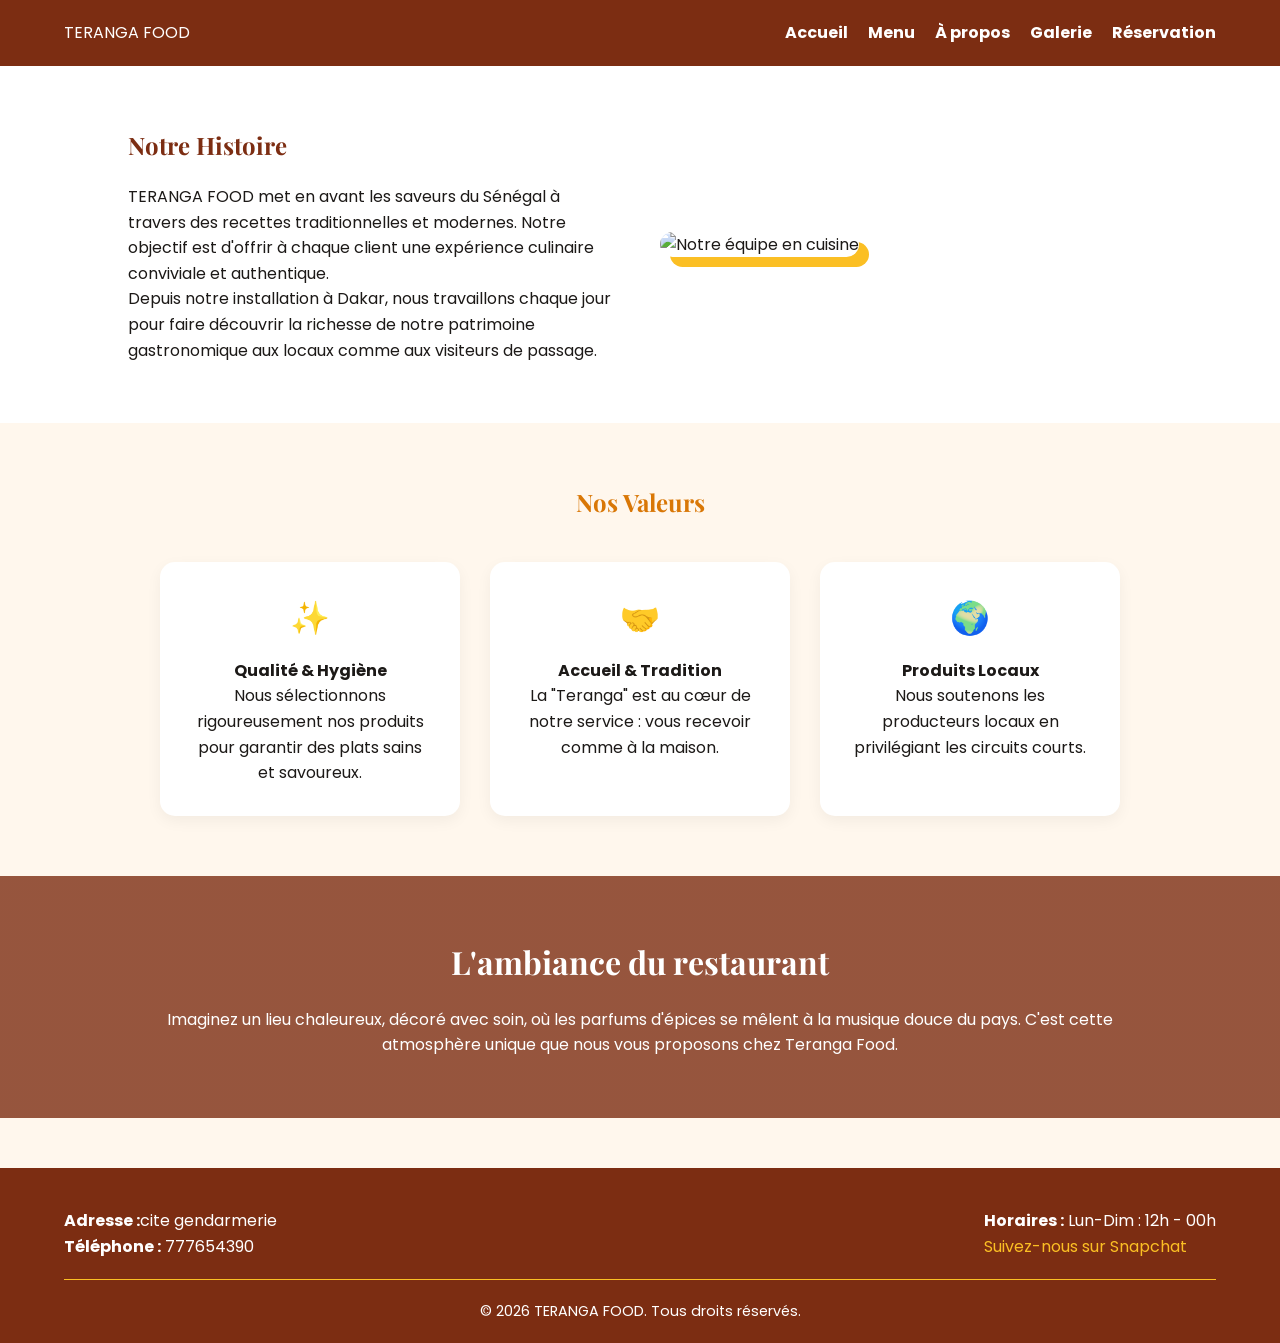
==== about.html @ 9bab20cd "hg" ====
<!DOCTYPE html>
<html lang="fr">
<head>
    <meta charset="UTF-8">
    <meta name="viewport" content="width=device-width, initial-scale=1.0">
    <title>À propos - Teranga Food</title>
    <link rel="stylesheet" href="style.css">
    <link href="https://fonts.googleapis.com/css2?family=Playfair+Display:wght@700&family=Poppins:wght@300;400;600&display=swap" rel="stylesheet">
</head>
<body>

    <nav class="a">
        <div class="b">TERANGA FOOD</div>
        <ul class="c">
            <li><a href="index.html">Accueil</a></li>
            <li><a href="menu.html">Menu</a></li>
            <li><a href="about.html">À propos</a></li>
            <li><a href="galerie.html">Galerie</a></li>
            <li><a href="reservation.html">Réservation</a></li>
        </ul>
    </nav>

    <section class="aa">
        <div class="bb">
            <h1>Notre Histoire</h1>
            <p>TERANGA FOOD met en avant les saveurs du Sénégal à travers des recettes traditionnelles et modernes. Notre objectif est d'offrir à chaque client une expérience culinaire conviviale et authentique.</p>
            <p>Depuis notre installation à Dakar, nous travaillons chaque jour pour faire découvrir la richesse de notre patrimoine gastronomique aux locaux comme aux visiteurs de passage.</p>
        </div>
        <div class="cc">
            <img src="IMG_equipe.jpg" alt="Notre équipe en cuisine">
        </div>
    </section>

    <section class="dd">
        <h2>Nos Valeurs</h2>
        <div class="ee">
            <div class="ff">
                <div class="icon">✨</div>
                <h4>Qualité & Hygiène</h4>
                <p>Nous sélectionnons rigoureusement nos produits pour garantir des plats sains et savoureux.</p>
            </div>
            <div class="ff">
                <div class="icon">🤝</div>
                <h4>Accueil & Tradition</h4>
                <p>La "Teranga" est au cœur de notre service : vous recevoir comme à la maison.</p>
            </div>
            <div class="ff">
                <div class="icon">🌍</div>
                <h4>Produits Locaux</h4>
                <p>Nous soutenons les producteurs locaux en privilégiant les circuits courts.</p>
            </div>
        </div>
    </section>

    <section class="gg">
        <div class="hh">
            <h3>L'ambiance du restaurant</h3>
            <p>Imaginez un lieu chaleureux, décoré avec soin, où les parfums d'épices se mêlent à la musique douce du pays. C'est cette atmosphère unique que nous vous proposons chez Teranga Food.</p>
        </div>
    </section>

    <footer class="l">
        <div class="m">
            <div class="n">
                <p><strong>Adresse :</strong>cite gendarmerie</p>
                <p><strong>Téléphone :</strong> 777654390</p>
            </div>
            <div class="o">
                <p><strong>Horaires :</strong> Lun-Dim : 12h - 00h</p>
                <p><a href="https://www.snapchat.com/add/Cheikhnas_10" target="_blank">Suivez-nous sur Snapchat</a></p>
            </div>
        </div>
        <div class="p">
            <p>&copy; 2026 TERANGA FOOD. Tous droits réservés.</p>
        </div>
    </footer>

</body>
</html>
---- style.css ----
/* Reset simple pour le look L1 */
* {
    margin: 0;
    padding: 0;
    box-sizing: border-box;
}

body {
    font-family: 'Poppins', Arial, sans-serif;
    background-color: #FFF7ED; /* Fond clair */
    color: #1C1917; /* Texte principal */
    line-height: 1.6;
}

h1, h2, h3 {
    font-family: 'Playfair Display', Georgia, serif;
}

/* Navigation */
.a {
    background-color: #7C2D12; /* Couleur secondaire */
    display: flex;
    justify-content: space-between;
    align-items: center;
    padding: 20px 5%;
    color: white;
}

.c {
    display: flex;
    list-style: none;
}

.c li {
    margin-left: 20px;
}

.c a {
    color: white;
    text-decoration: none;
    font-weight: bold;
}

/* Bannière */
.d {
    background-color: #D97706; /* Couleur principale */
    color: white;
    padding: 100px 5%;
    text-align: center;
    background-image: linear-gradient(rgba(0,0,0,0.3), rgba(0,0,0,0.3)), url('img-banniere.jpg');
    background-size: cover;
    background-position: center;
}

.e h1 {
    font-size: 3rem;
    margin-bottom: 20px;
}

.f {
    margin-top: 30px;
}

.btn1, .btn2 {
    display: inline-block;
    padding: 12px 25px;
    text-decoration: none;
    border-radius: 25px; /* Boutons arrondis */
    margin: 10px;
    font-weight: bold;
}

.btn1 { background-color: #FBBF24; color: #1C1917; } /* Accent */
.btn2 { border: 2px solid white; color: white; }

/* Sections */
.g, .i {
    padding: 50px 5%;
    text-align: center;
}

.h img {
    width: 100%;
    max-width: 600px;
    border-radius: 15px;
    margin-top: 20px;
}

.j {
    display: flex;
    justify-content: space-around;
    flex-wrap: wrap;
    margin-top: 30px;
}

.k {
    background-color: #FFFFFF;
    width: 30%;
    margin-bottom: 20px;
    padding: 15px;
    border-radius: 10px;
    box-shadow: 0 4px 6px rgba(0,0,0,0.1);
}

.k img {
    width: 100%;
    border-radius: 5px;
}

/* Footer */
.l {
    background-color: #7C2D12;
    color: white;
    padding: 40px 5% 20px;
    margin-top: 50px;
}

.m {
    display: flex;
    justify-content: space-between;
    flex-wrap: wrap;
    border-bottom: 1px solid #FBBF24;
    padding-bottom: 20px;
}

.o a {
    color: #FBBF24;
    text-decoration: none;
}

.p {
    text-align: center;
    padding-top: 20px;
    font-size: 0.9rem;
}

/* RESPONSIVE DESIGN (Media Queries) */

/* Tablette */
@media (max-width: 992px) {
    .k { width: 45%; }
    .e h1 { font-size: 2.5rem; }
}

/* Téléphone */
@media (max-width: 600px) {
    .a { flex-direction: column; }
    .c { margin-top: 15px; flex-direction: column; text-align: center; }
    .c li { margin: 5px 0; }
    .k { width: 100%; }
    .m { flex-direction: column; text-align: center; }
    .n, .o { margin-bottom: 20px; }
}/* Styles spécifiques à la page Menu */
.q {
    text-align: center;
    padding: 40px 5%;
    background-color: #FFF7ED;
}

.r {
    display: flex;
    flex-wrap: wrap;
    justify-content: center;
    padding: 20px 5%;
    gap: 20px;
}

.s {
    background-color: #FFFFFF; /* Fond carte */
    width: 300px;
    border-radius: 10px;
    overflow: hidden;
    box-shadow: 0 4px 8px rgba(0,0,0,0.1);
    transition: 0.3s;
}

.s:hover {
    transform: translateY(-5px);
}

.s img {
    width: 100%;
    height: 200px;
    object-fit: cover;
}

.t {
    padding: 15px;
    text-align: left;
}

.t h4 {
    color: #7C2D12;
    margin-bottom: 10px;
}

.u {
    font-size: 0.9rem;
    color: #78716C; /* Texte secondaire */
    height: 60px;
}

.v {
    display: block;
    margin: 10px 0;
    font-weight: bold;
    color: #D97706; /* Couleur principale */
}

.w {
    background-color: #D97706;
    color: white;
    border: none;
    padding: 8px 15px;
    border-radius: 5px;
    cursor: pointer;
    width: 100%;
}

.w:hover {
    background-color: #FBBF24; /* Couleur d'accent au survol */
    color: #1C1917;
}

/* Adaptation Mobile pour le menu */
@media (max-width: 600px) {
    .s {
        width: 100%;
    }
}/* Styles pour la page À propos */
.aa {
    display: flex;
    align-items: center;
    padding: 60px 10%;
    gap: 40px;
    background-color: #FFFFFF;
}

.bb {
    flex: 1;
}

.bb h1 {
    color: #7C2D12;
    margin-bottom: 20px;
}

.cc {
    flex: 1;
}

.cc img {
    width: 100%;
    border-radius: 20px;
    box-shadow: 10px 10px 0px #FBBF24; /* Décoration jaune */
}

.dd {
    padding: 60px 5%;
    text-align: center;
    background-color: #FFF7ED;
}

.dd h2 {
    margin-bottom: 40px;
    color: #D97706;
}

.ee {
    display: flex;
    justify-content: center;
    gap: 30px;
    flex-wrap: wrap;
}

.ff {
    background: white;
    padding: 30px;
    width: 300px;
    border-radius: 15px;
    box-shadow: 0 5px 15px rgba(0,0,0,0.05);
}

.ff .icon {
    font-size: 2rem;
    margin-bottom: 15px;
}

.gg {
    padding: 60px 10%;
    background-image: linear-gradient(rgba(124, 45, 18, 0.8), rgba(124, 45, 18, 0.8)), url('IMG_ambiance_fond.jpg');
    background-size: cover;
    color: white;
    text-align: center;
}

.hh h3 {
    font-size: 2rem;
    margin-bottom: 20px;
}

/* Responsive À propos */
@media (max-width: 800px) {
    .aa {
        flex-direction: column;
        text-align: center;
    }
    .ff {
        width: 100%;
    }
}/* Styles pour la Galerie (Grid) */
.ga {
    display: grid;
    /* 4 colonnes sur ordinateur par défaut */
    grid-template-columns: repeat(4, 1fr); 
    gap: 15px;
    padding: 20px 5% 60px;
}

.gb {
    width: 100%;
    height: 250px;
    overflow: hidden;
    border-radius: 8px;
    box-shadow: 0 4px 6px rgba(0,0,0,0.1);
}

.gb img {
    width: 100%;
    height: 100%;
    object-fit: cover; /* Pour que l'image remplisse le carré sans se déformer */
    transition: transform 0.3s ease;
    cursor: pointer;
}

/* Effet au survol */
.gb img:hover {
    transform: scale(1.1);
}

/* RESPONSIVE GALERIE */

/* Tablette : 2 images par ligne */
@media (max-width: 992px) {
    .ga {
        grid-template-columns: repeat(2, 1fr);
    }
}

/* Téléphone : 1 image par ligne */
@media (max-width: 600px) {
    .ga {
        grid-template-columns: 1fr;
    }
    .gb {
        height: 200px;
    }
}/* Styles pour la page Réservation */
.ra {
    text-align: center;
    padding: 50px 5%;
    background-color: #FFF7ED;
}

.rb {
    padding: 20px 5% 80px;
    display: flex;
    justify-content: center;
}

.rc {
    background-color: white;
    padding: 40px;
    width: 100%;
    max-width: 700px;
    border-radius: 15px;
    box-shadow: 0 10px 30px rgba(0,0,0,0.05);
}

.rd {
    margin-bottom: 20px;
    display: flex;
    flex-direction: column;
}

.rd label {
    font-weight: 600;
    margin-bottom: 8px;
    color: #7C2D12;
}

.rd input, .rd textarea {
    padding: 12px;
    border: 1px solid #ddd;
    border-radius: 8px;
    font-family: inherit;
    font-size: 1rem;
}

.rd input:focus, .rd textarea:focus {
    outline: none;
    border-color: #D97706; /* Focus sur la couleur principale */
}

.re {
    display: flex;
    gap: 20px;
}

.re .rd {
    flex: 1;
}

.rf {
    background-color: #D97706;
    color: white;
    border: none;
    padding: 15px 30px;
    font-size: 1.1rem;
    font-weight: bold;
    border-radius: 30px;
    cursor: pointer;
    width: 100%;
    transition: 0.3s;
}

.rf:hover {
    background-color: #7C2D12;
}

/* Responsive Réservation */
@media (max-width: 600px) {
    .re {
        flex-direction: column;
        gap: 0;
    }
    .rc {
        padding: 20px;
    }
}
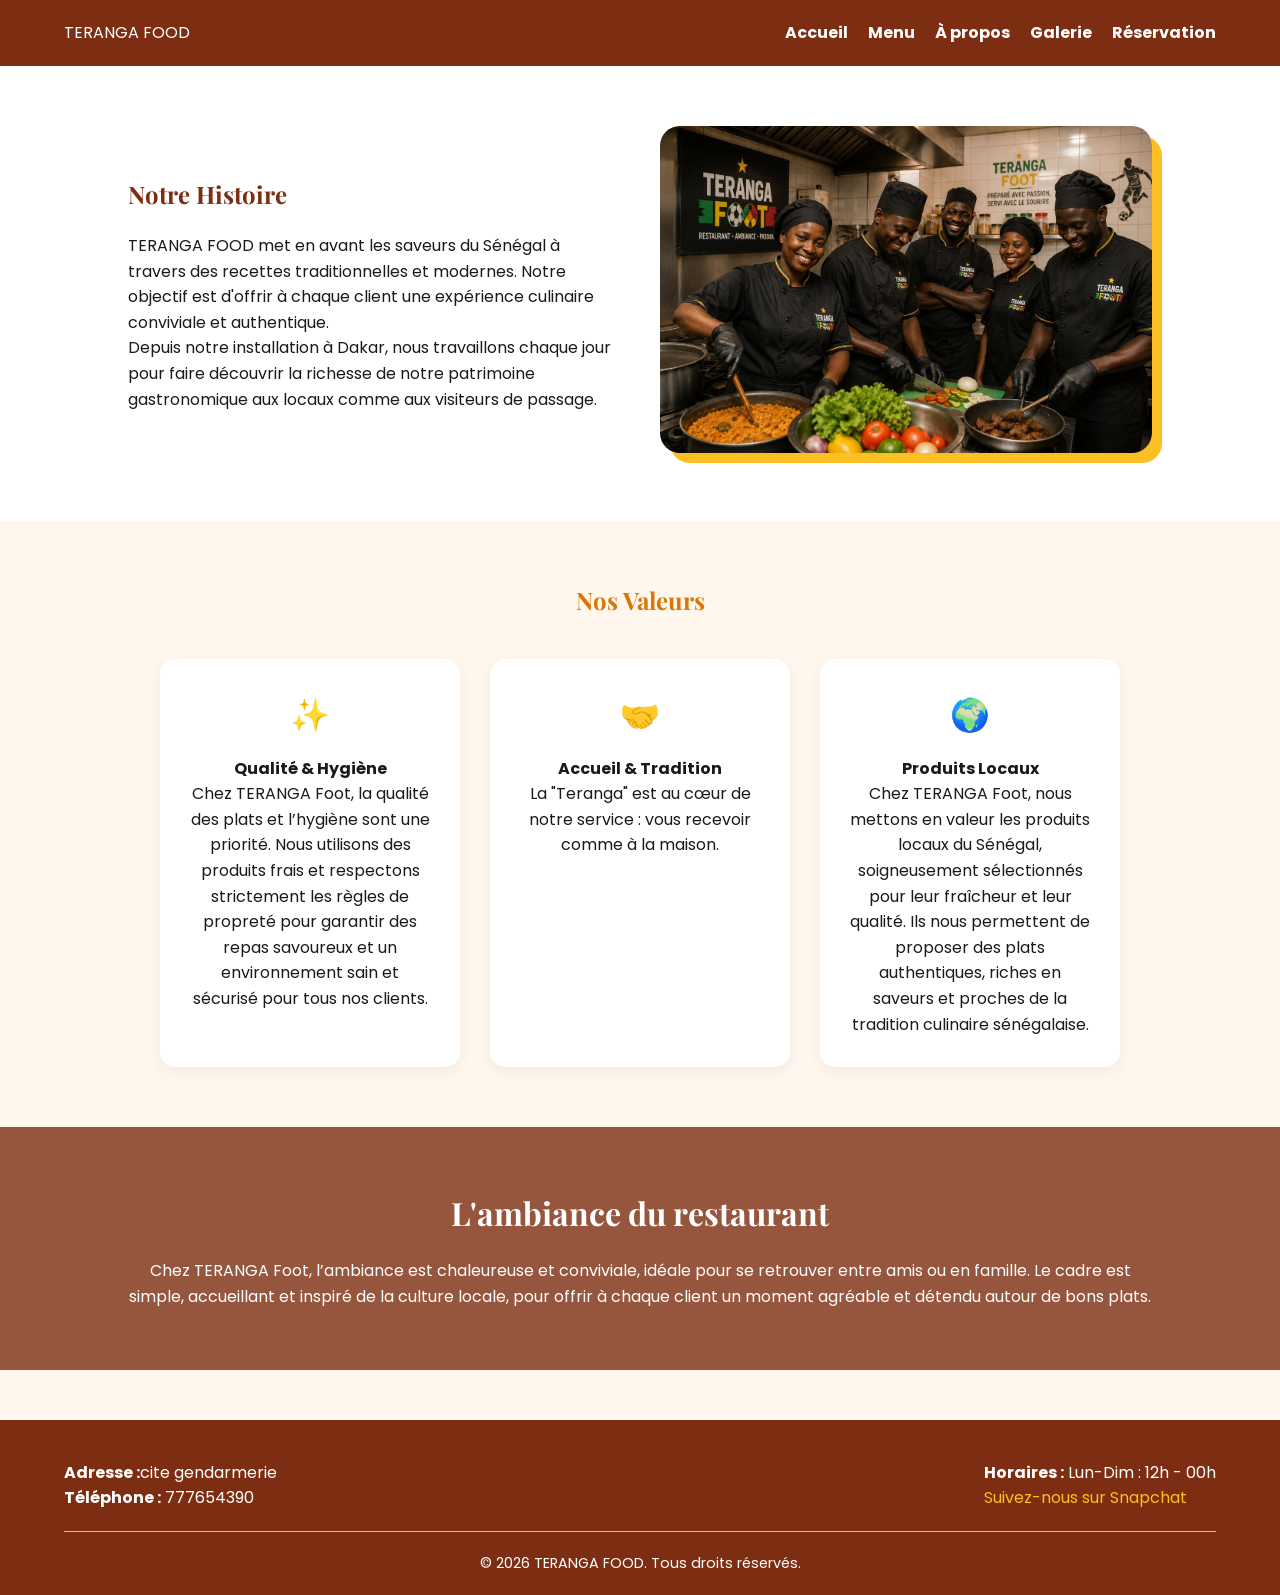
==== commit ddbd6c88: "g" ====
--- a/about.html
+++ b/about.html
@@ -1,12 +1,16 @@
 <!DOCTYPE html>
 <html lang="fr">
+
 <head>
     <meta charset="UTF-8">
     <meta name="viewport" content="width=device-width, initial-scale=1.0">
     <title>À propos - Teranga Food</title>
     <link rel="stylesheet" href="style.css">
-    <link href="https://fonts.googleapis.com/css2?family=Playfair+Display:wght@700&family=Poppins:wght@300;400;600&display=swap" rel="stylesheet">
+    <link
+        href="https://fonts.googleapis.com/css2?family=Playfair+Display:wght@700&family=Poppins:wght@300;400;600&display=swap"
+        rel="stylesheet">
 </head>
+
 <body>
 
     <nav class="a">
@@ -23,11 +27,13 @@
     <section class="aa">
         <div class="bb">
             <h1>Notre Histoire</h1>
-            <p>TERANGA FOOD met en avant les saveurs du Sénégal à travers des recettes traditionnelles et modernes. Notre objectif est d'offrir à chaque client une expérience culinaire conviviale et authentique.</p>
-            <p>Depuis notre installation à Dakar, nous travaillons chaque jour pour faire découvrir la richesse de notre patrimoine gastronomique aux locaux comme aux visiteurs de passage.</p>
+            <p>TERANGA FOOD met en avant les saveurs du Sénégal à travers des recettes traditionnelles et modernes.
+                Notre objectif est d'offrir à chaque client une expérience culinaire conviviale et authentique.</p>
+            <p>Depuis notre installation à Dakar, nous travaillons chaque jour pour faire découvrir la richesse de notre
+                patrimoine gastronomique aux locaux comme aux visiteurs de passage.</p>
         </div>
         <div class="cc">
-            <img src="IMG_equipe.jpg" alt="Notre équipe en cuisine">
+            <img src="equipe.jpeg" alt="Notre équipe en cuisine">
         </div>
     </section>
 
@@ -37,7 +43,9 @@
             <div class="ff">
                 <div class="icon">✨</div>
                 <h4>Qualité & Hygiène</h4>
-                <p>Nous sélectionnons rigoureusement nos produits pour garantir des plats sains et savoureux.</p>
+                <p>Chez TERANGA Foot, la qualité des plats et l’hygiène sont une priorité. Nous utilisons des produits
+                    frais et respectons strictement les règles de propreté pour garantir des repas savoureux et un
+                    environnement sain et sécurisé pour tous nos clients.</p>
             </div>
             <div class="ff">
                 <div class="icon">🤝</div>
@@ -47,7 +55,9 @@
             <div class="ff">
                 <div class="icon">🌍</div>
                 <h4>Produits Locaux</h4>
-                <p>Nous soutenons les producteurs locaux en privilégiant les circuits courts.</p>
+                <p>Chez TERANGA Foot, nous mettons en valeur les produits locaux du Sénégal, soigneusement sélectionnés
+                    pour leur fraîcheur et leur qualité. Ils nous permettent de proposer des plats authentiques, riches
+                    en saveurs et proches de la tradition culinaire sénégalaise.</p>
             </div>
         </div>
     </section>
@@ -55,7 +65,9 @@
     <section class="gg">
         <div class="hh">
             <h3>L'ambiance du restaurant</h3>
-            <p>Imaginez un lieu chaleureux, décoré avec soin, où les parfums d'épices se mêlent à la musique douce du pays. C'est cette atmosphère unique que nous vous proposons chez Teranga Food.</p>
+            <p>Chez TERANGA Foot, l’ambiance est chaleureuse et conviviale, idéale pour se retrouver entre amis ou en
+                famille. Le cadre est simple, accueillant et inspiré de la culture locale, pour offrir à chaque client
+                un moment agréable et détendu autour de bons plats.</p>
         </div>
     </section>
 
@@ -76,4 +88,5 @@
     </footer>
 
 </body>
+
 </html>
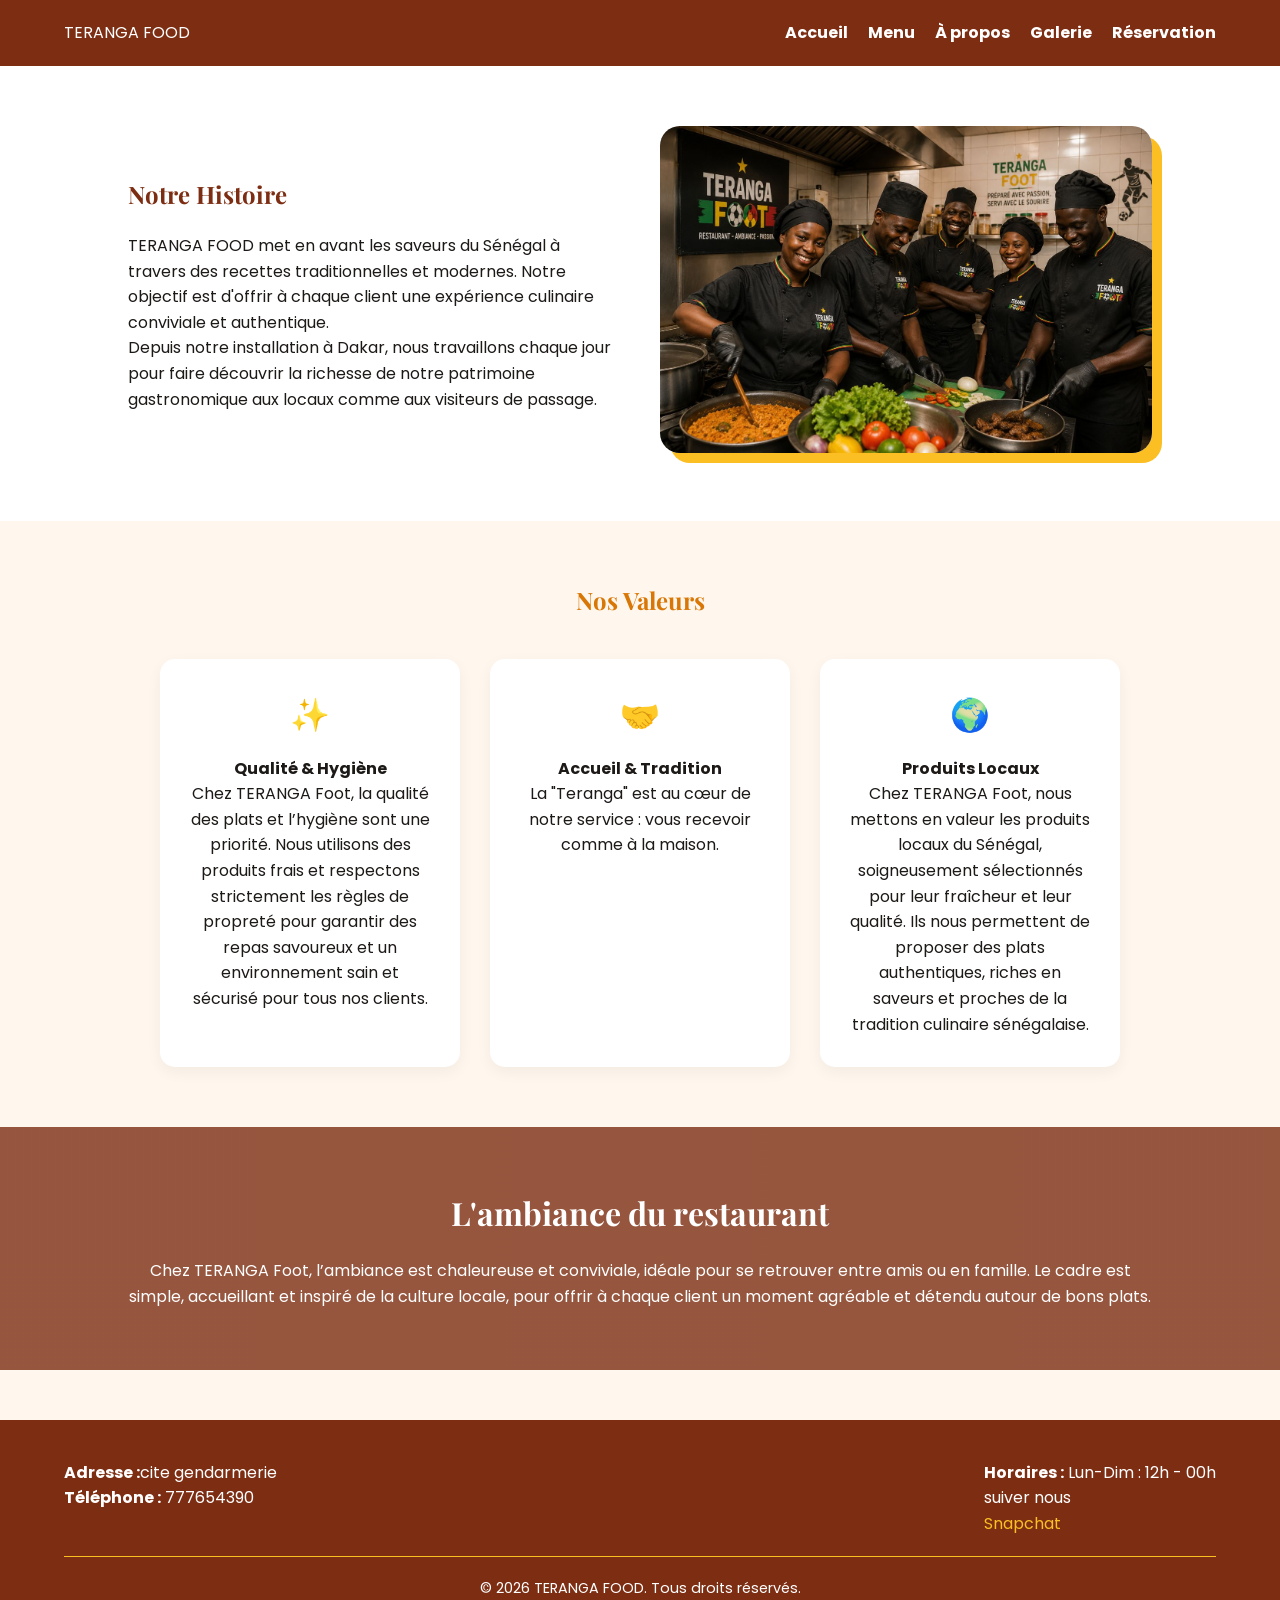
==== commit 412cf261: "h" ====
--- a/about.html
+++ b/about.html
@@ -79,7 +79,8 @@
             </div>
             <div class="o">
                 <p><strong>Horaires :</strong> Lun-Dim : 12h - 00h</p>
-                <p><a href="https://www.snapchat.com/add/Cheikhnas_10" target="_blank">Suivez-nous sur Snapchat</a></p>
+                <p>suiver nous</p>
+                <p><a href="https://www.snapchat.com/add/Cheikhnas_10" target="_blank">Snapchat</a></p>
             </div>
         </div>
         <div class="p">
--- a/style.css
+++ b/style.css
@@ -1,4 +1,4 @@
-/* Reset simple pour le look L1 */
+/* style index */
 * {
     margin: 0;
     padding: 0;
@@ -18,7 +18,7 @@
 
 /* Navigation */
 .a {
-    background-color: #7C2D12; /* Couleur secondaire */
+    background-color: #7C2D12; 
     display: flex;
     justify-content: space-between;
     align-items: center;
@@ -43,7 +43,7 @@
 
 /* Bannière */
 .d {
-    background-color: #D97706; /* Couleur principale */
+    background-color: #D97706; 
     color: white;
     padding: 100px 5%;
     text-align: center;
@@ -65,7 +65,7 @@
     display: inline-block;
     padding: 12px 25px;
     text-decoration: none;
-    border-radius: 25px; /* Boutons arrondis */
+    border-radius: 25px; 
     margin: 10px;
     font-weight: bold;
 }
@@ -150,7 +150,7 @@
     .k { width: 100%; }
     .m { flex-direction: column; text-align: center; }
     .n, .o { margin-bottom: 20px; }
-}/* Styles spécifiques à la page Menu */
+}/* Styles Menu */
 .q {
     text-align: center;
     padding: 40px 5%;
@@ -196,7 +196,7 @@
 
 .u {
     font-size: 0.9rem;
-    color: #78716C; /* Texte secondaire */
+    color: #78716C; 
     height: 60px;
 }
 
@@ -204,7 +204,7 @@
     display: block;
     margin: 10px 0;
     font-weight: bold;
-    color: #D97706; /* Couleur principale */
+    color: #D97706;
 }
 
 .w {
@@ -218,16 +218,16 @@
 }
 
 .w:hover {
-    background-color: #FBBF24; /* Couleur d'accent au survol */
+    background-color: #FBBF24; 
     color: #1C1917;
 }
 
-/* Adaptation Mobile pour le menu */
+
 @media (max-width: 600px) {
     .s {
         width: 100%;
     }
-}/* Styles pour la page À propos */
+}/* Styles À propos */
 .aa {
     display: flex;
     align-items: center;
@@ -252,7 +252,7 @@
 .cc img {
     width: 100%;
     border-radius: 20px;
-    box-shadow: 10px 10px 0px #FBBF24; /* Décoration jaune */
+    box-shadow: 10px 10px 0px #FBBF24; 
 }
 
 .dd {
@@ -308,10 +308,10 @@
     .ff {
         width: 100%;
     }
-}/* Styles pour la Galerie (Grid) */
+}/* Styles Galerie */
 .ga {
     display: grid;
-    /* 4 colonnes sur ordinateur par défaut */
+
     grid-template-columns: repeat(4, 1fr); 
     gap: 15px;
     padding: 20px 5% 60px;
@@ -328,12 +328,11 @@
 .gb img {
     width: 100%;
     height: 100%;
-    object-fit: cover; /* Pour que l'image remplisse le carré sans se déformer */
+    object-fit: cover; 
     transition: transform 0.3s ease;
     cursor: pointer;
 }
 
-/* Effet au survol */
 .gb img:hover {
     transform: scale(1.1);
 }
@@ -355,7 +354,7 @@
     .gb {
         height: 200px;
     }
-}/* Styles pour la page Réservation */
+}/* Styles Réservation */
 .ra {
     text-align: center;
     padding: 50px 5%;
@@ -399,7 +398,7 @@
 
 .rd input:focus, .rd textarea:focus {
     outline: none;
-    border-color: #D97706; /* Focus sur la couleur principale */
+    border-color: #D97706;
 }
 
 .re {
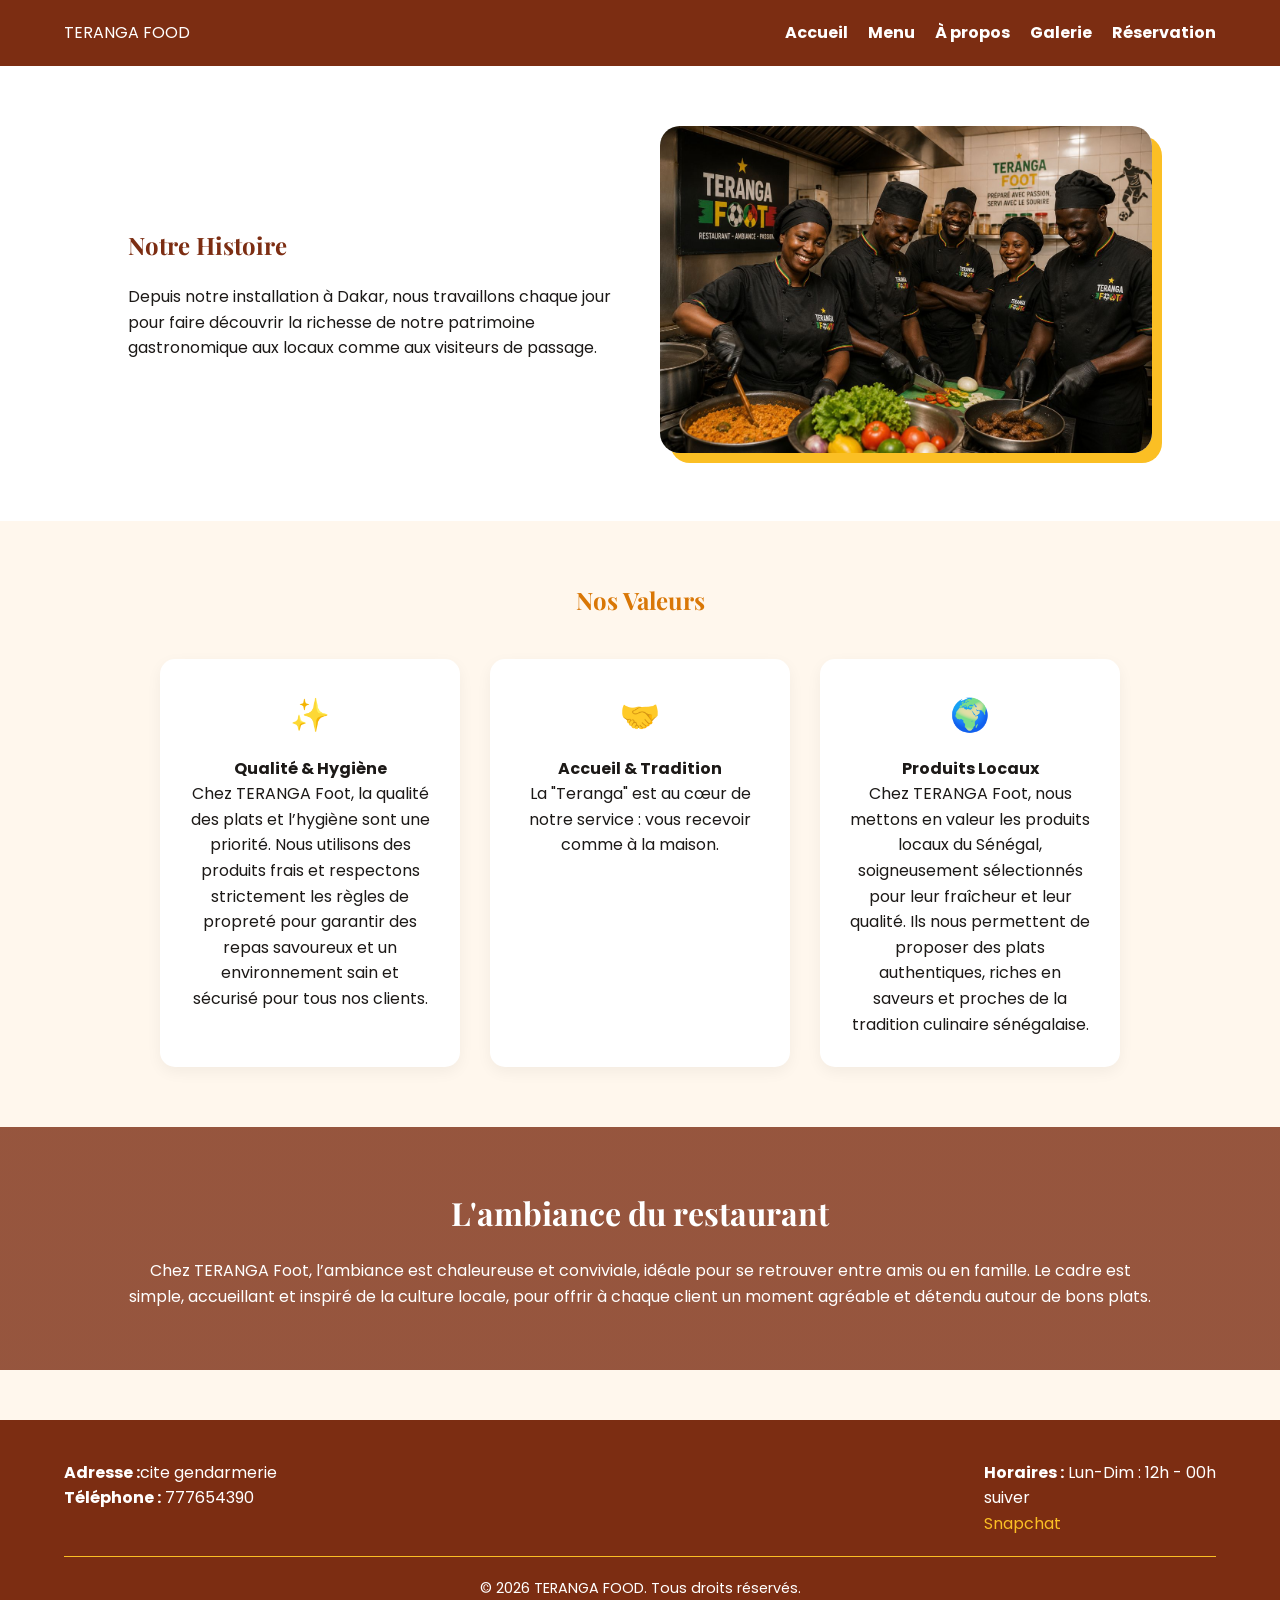
==== commit f120c6ed: "g" ====
--- a/about.html
+++ b/about.html
@@ -27,8 +27,6 @@
     <section class="aa">
         <div class="bb">
             <h1>Notre Histoire</h1>
-            <p>TERANGA FOOD met en avant les saveurs du Sénégal à travers des recettes traditionnelles et modernes.
-                Notre objectif est d'offrir à chaque client une expérience culinaire conviviale et authentique.</p>
             <p>Depuis notre installation à Dakar, nous travaillons chaque jour pour faire découvrir la richesse de notre
                 patrimoine gastronomique aux locaux comme aux visiteurs de passage.</p>
         </div>
@@ -79,7 +77,7 @@
             </div>
             <div class="o">
                 <p><strong>Horaires :</strong> Lun-Dim : 12h - 00h</p>
-                <p>suiver nous</p>
+                <p>suiver</p>
                 <p><a href="https://www.snapchat.com/add/Cheikhnas_10" target="_blank">Snapchat</a></p>
             </div>
         </div>
